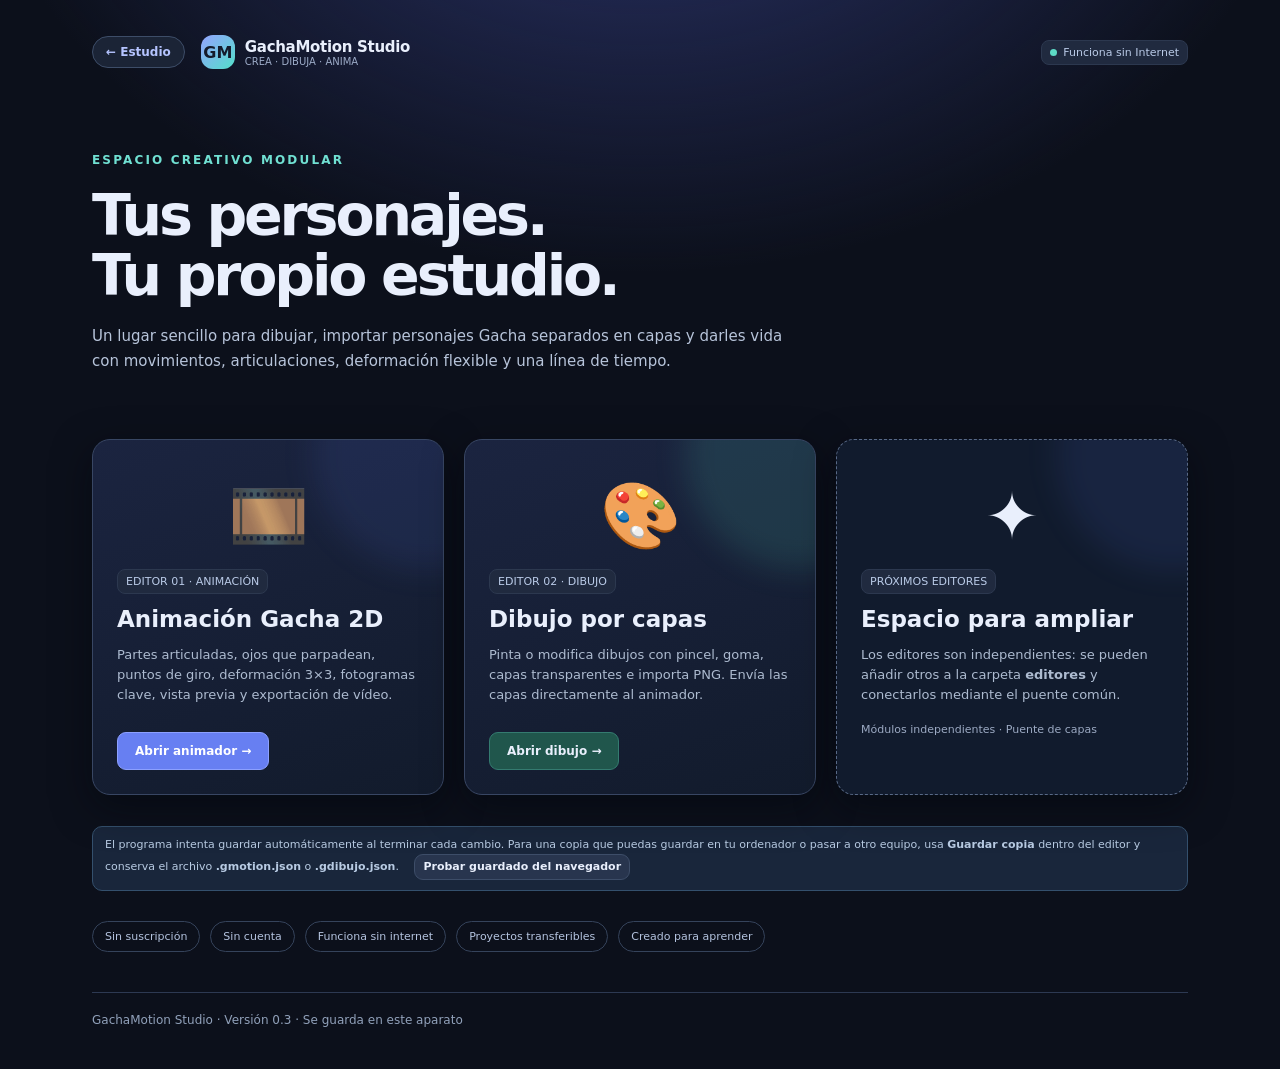
==== gachamotion/index.html @ 094b89b9 "Estudio Creativo 1.0: un sitio para abrir Pincelada y GachaMotion Studio Programa central con tono r" ====
<!DOCTYPE html><html lang="es"><head><meta charset="UTF-8"><meta name="viewport" content="width=device-width,initial-scale=1"><title>GachaMotion Studio — Selección de editores</title><link rel="stylesheet" href="shared/base.css"><style>
body{background:radial-gradient(ellipse 80% 70% at 50% -20%,#2c356e 0%,transparent 65%),#0c101b}header{display:flex;align-items:center;max-width:1140px;margin:0 auto;padding:35px 22px}.container{max-width:1140px;margin:0 auto;padding:22px}.hero{padding:27px 0 18px}.eyebrow{color:#70e0d2;font-size:12px;font-weight:800;letter-spacing:.18em}.hero h1{font-size:clamp(30px,5.2vw,57px);line-height:1.06;max-width:780px;letter-spacing:-.055em;margin:18px 0}.hero p{font-size:15px;color:#b7c4da;line-height:1.7;max-width:700px}.cards{display:grid;grid-template-columns:repeat(auto-fit,minmax(290px,1fr));gap:20px;margin:31px 0}.editor{position:relative;border:1px solid #384663;background:linear-gradient(160deg,#1b2440,#121b2c);padding:24px;border-radius:18px;min-height:330px;box-shadow:var(--shadow);overflow:hidden}.editor:before{content:"";position:absolute;inset:-100px -100px auto auto;width:230px;height:230px;border-radius:50%;background:#647cff18;filter:blur(15px)}.editor:nth-child(2):before{background:#5de0bf20}.graphic{height:105px;display:grid;place-items:center;font-size:65px}.editor h2{font-size:23px;margin:12px 0 7px}.editor p{color:#adbbd0;font-size:13px;min-height:52px;line-height:1.55}.editor button{margin-top:14px;padding:11px 17px}.strip{display:flex;gap:10px;flex-wrap:wrap;margin-top:30px}.strip span{padding:8px 12px;border-radius:20px;border:1px solid #35435b;font-size:11px;color:#b4c3df}.foot{border-top:1px solid #2d3952;color:#91a1ba;font-size:12px;padding:20px 0;margin-top:40px}.empty{border:1px dashed #586987;background:#111b2d}.note{font-size:12px;color:#a5b3cd}
.estudio{margin-right:16px;padding:8px 13px;border-radius:999px;border:1px solid #3d4d68;background:#1b2436;white-space:nowrap;font-size:12px;font-weight:700}.estudio:hover{text-decoration:none;background:#27344b}body.editing>header,body.editing>main{display:none}.host{position:fixed;inset:0;background:#0d1320}.host iframe{display:block;border:0;width:100%;height:100%;background:#0d1320}
</style></head><body><header><a class="estudio" href="../" title="Volver al Estudio Creativo">← Estudio</a><div class="brand"><span class="brand-icon">GM</span><div><div class="brand-name">GachaMotion Studio</div><div class="brand-sub">CREA · DIBUJA · ANIMA</div></div></div><span class="grow"></span><span class="tag"><span class="dot"></span> Funciona sin Internet</span></header><main class="container"><section class="hero"><div class="eyebrow">ESPACIO CREATIVO MODULAR</div><h1>Tus personajes.<br>Tu propio estudio.</h1><p>Un lugar sencillo para dibujar, importar personajes Gacha separados en capas y darles vida con movimientos, articulaciones, deformación flexible y una línea de tiempo.</p></section><div class="cards"><article class="editor"><div class="graphic" aria-hidden="true">🎞️</div><div class="tag">EDITOR 01 · ANIMACIÓN</div><h2>Animación Gacha 2D</h2><p>Partes articuladas, ojos que parpadean, puntos de giro, deformación 3×3, fotogramas clave, vista previa y exportación de vídeo.</p><button class="primary" id="open-anim">Abrir animador →</button></article><article class="editor"><div class="graphic" aria-hidden="true">🎨</div><div class="tag">EDITOR 02 · DIBUJO</div><h2>Dibujo por capas</h2><p>Pinta o modifica dibujos con pincel, goma, capas transparentes e importa PNG. Envía las capas directamente al animador.</p><button class="good" id="open-paint">Abrir dibujo →</button></article><article class="editor empty"><div class="graphic" aria-hidden="true">✦</div><div class="tag">PRÓXIMOS EDITORES</div><h2>Espacio para ampliar</h2><p>Los editores son independientes: se pueden añadir otros a la carpeta <strong>editores</strong> y conectarlos mediante el puente común.</p><span class="muted small">Módulos independientes · Puente de capas</span></article></div><div class="notice">El programa intenta guardar automáticamente al terminar cada cambio. Para una copia que puedas guardar en tu ordenador o pasar a otro equipo, usa <strong>Guardar copia</strong> dentro del editor y conserva el archivo <strong>.gmotion.json</strong> o <strong>.gdibujo.json</strong>. <button class="tiny" id="storage-test" type="button" style="margin-left:12px">Probar guardado del navegador</button> <span id="storage-test-result" role="status" aria-live="polite"></span></div><div class="strip"><span>Sin suscripción</span><span>Sin cuenta</span><span>Funciona sin internet</span><span>Proyectos transferibles</span><span>Creado para aprender</span></div><div class="foot">GachaMotion Studio · Versión <span id="ver">0.3</span> · Se guarda en este aparato</div></main><section class="host hidden" id="host" aria-label="Editor abierto"><iframe id="editor-frame" title="Editor GachaMotion" src="about:blank"></iframe></section><script src="shared/bridge.js"></script><script>
const host=document.getElementById('host'),editorFrame=document.getElementById('editor-frame');
const transferMemory=new Map();
function openEditor(path){document.body.classList.add('editing');host.classList.remove('hidden');editorFrame.src=path;}
function showSelector(){editorFrame.src='about:blank';host.classList.add('hidden');document.body.classList.remove('editing');window.GMUpdate&&GMUpdate.recheck();}
document.getElementById('open-anim').onclick=()=>openEditor('editors/animation/index.html');
document.getElementById('open-paint').onclick=()=>openEditor('editors/dibujo/index.html');
document.getElementById('storage-test').onclick=async()=>{const result=document.getElementById('storage-test-result'),button=document.getElementById('storage-test');button.disabled=true;result.textContent='Probando…';const key='self-test';const sample={check:'GachaMotion',test:[12,47,98]};try{await GMBridge.write(key,sample);const got=await GMBridge.read(key);if(JSON.stringify(got)!==JSON.stringify(sample))throw Error('los datos no coinciden');await GMBridge.remove(key);result.textContent='✓ Escritura y lectura comprobadas';result.style.color='#5ddac5';}catch(e){result.textContent='✕ No funciona el guardado automático: usa siempre Guardar copia';result.style.color='#ffa2ad';}finally{button.disabled=false;}};
window.addEventListener('message',async event=>{
  const msg=event.data;
  if(event.source!==editorFrame.contentWindow||msg?.gmstudio!==1)return;
  if(msg.action==='home'){showSelector();return;}
  if(!msg.id)return;
  const reply={gmstudio:1,replyTo:msg.id,connected:true,ok:true};
  try{
    if(msg.action==='read')reply.value=msg.key==='editor-transfer'&&transferMemory.has(msg.key)?transferMemory.get(msg.key):await GMBridge.read(msg.key);
    else if(msg.action==='write'){
      if(msg.key==='editor-transfer')transferMemory.set(msg.key,msg.data);
      try{reply.backend=await GMBridge.write(msg.key,msg.data);}catch(e){if(msg.key!=='editor-transfer')throw e;reply.backend='transferencia temporal';}
    }else if(msg.action==='remove'){if(msg.key==='editor-transfer')transferMemory.delete(msg.key);try{await GMBridge.remove(msg.key);}catch(e){if(msg.key!=='editor-transfer')throw e;}}
    else throw new Error('Acción no reconocida');
  }catch(e){reply.ok=false;reply.error=e.message;}
  if(event.source===editorFrame.contentWindow)event.source.postMessage(reply,'*');
});
</script><script>window.GM_VERSION=/*VER*/"0.3"/*VER*/;document.getElementById("ver").textContent=window.GM_VERSION;</script><script src="shared/actualizar.js"></script></body></html>
---- gachamotion/shared/base.css ----
:root{color-scheme:dark;--bg:#0c101b;--panel:#151b2b;--panel2:#1b2436;--line:#2c384f;--ink:#e9effc;--muted:#9caac3;--accent:#7c93ff;--mint:#5ddac5;--yellow:#ffd178;--red:#ff808d;--radius:12px;--shadow:0 12px 38px #02050b80}
*{box-sizing:border-box}html,body{margin:0;min-height:100%;font-family:Inter,ui-sans-serif,system-ui,-apple-system,"Segoe UI",sans-serif;color:var(--ink);background:var(--bg)}button,input,select{font:inherit}button{background:#28354e;border:1px solid #3d4d68;border-radius:9px;padding:8px 12px;color:var(--ink);cursor:pointer;font-size:12px;font-weight:650;transition:background .12s,transform .12s}button:hover{background:#37496a}button:active{transform:translateY(1px)}button:disabled{opacity:.45;cursor:not-allowed}button.primary{background:#677ff2;border-color:#8ca0ff;color:white}button.primary:hover{background:#788df9}button.good{background:#20564c;border-color:#347b70}button.danger{color:#ff9da6;border-color:#69404f}button.flat{background:transparent;border-color:transparent}button.active{background:#3b4c82;border-color:#8093ee}button.tiny{padding:4px 8px;font-size:11px}input,select{background:#111829;color:var(--ink);border:1px solid #35425d;border-radius:7px;padding:7px 8px;min-width:0;font-size:12px}input[type="range"]{padding:0;accent-color:var(--accent);width:100%}input[type="color"]{height:34px;width:52px;padding:2px}input[type="checkbox"]{accent-color:var(--accent);vertical-align:middle}input[type="number"]{width:100%}label{font-size:11px;color:#adbad1}.muted{color:var(--muted)}.small{font-size:11px}.panel-title{font-size:11px;font-weight:800;letter-spacing:.11em;text-transform:uppercase;color:#c4d0e5}.tag{display:inline-flex;align-items:center;gap:6px;font-size:11px;color:#b9cae7;border:1px solid var(--line);background:#202a3f;padding:5px 8px;border-radius:8px}.dot{width:7px;height:7px;border-radius:50%;background:var(--mint);display:inline-block}.topbar{display:flex;align-items:center;gap:9px;padding:10px 14px;min-height:62px;border-bottom:1px solid var(--line);background:#131b2b;flex-wrap:wrap}.brand{display:flex;gap:10px;align-items:center;margin-right:10px}.brand-icon{display:grid;place-items:center;font-weight:900;color:#141b2b;background:linear-gradient(135deg,#94a3ff,#53dfca);height:34px;width:34px;border-radius:12px}.brand-name{font-size:15px;font-weight:850;letter-spacing:-.02em}.brand-sub{font-size:10px;color:#9dacc8}.sep{height:25px;width:1px;background:#334057}.grow{flex:1}.status{font-size:11px;color:var(--mint);min-width:100px;max-width:200px;white-space:nowrap;overflow:hidden;text-overflow:ellipsis}.icon-button{min-width:34px}.field{display:grid;gap:5px}.field-inline{display:flex;gap:8px;align-items:center}.field-inline>*{flex:1}.scroll{overflow:auto;min-height:0}.hint{font-size:11px;line-height:1.5;color:#93a3bf}.checkbox-line{display:flex;align-items:center;gap:8px}.tooltip{color:var(--yellow)}.hidden{display:none!important}a{color:#b5c4ff;text-decoration:none}a:hover{text-decoration:underline}.notice{background:#19263b;border:1px solid #34506d;border-radius:10px;padding:10px 12px;font-size:11px;line-height:1.5;color:#b8cbe3}.kbd{font-family:monospace;font-size:10px;background:#27344b;border:1px solid #465471;padding:2px 5px;border-radius:4px}::-webkit-scrollbar{width:8px;height:8px}::-webkit-scrollbar-thumb{background:#394661;border-radius:20px}::-webkit-scrollbar-track{background:#111829}
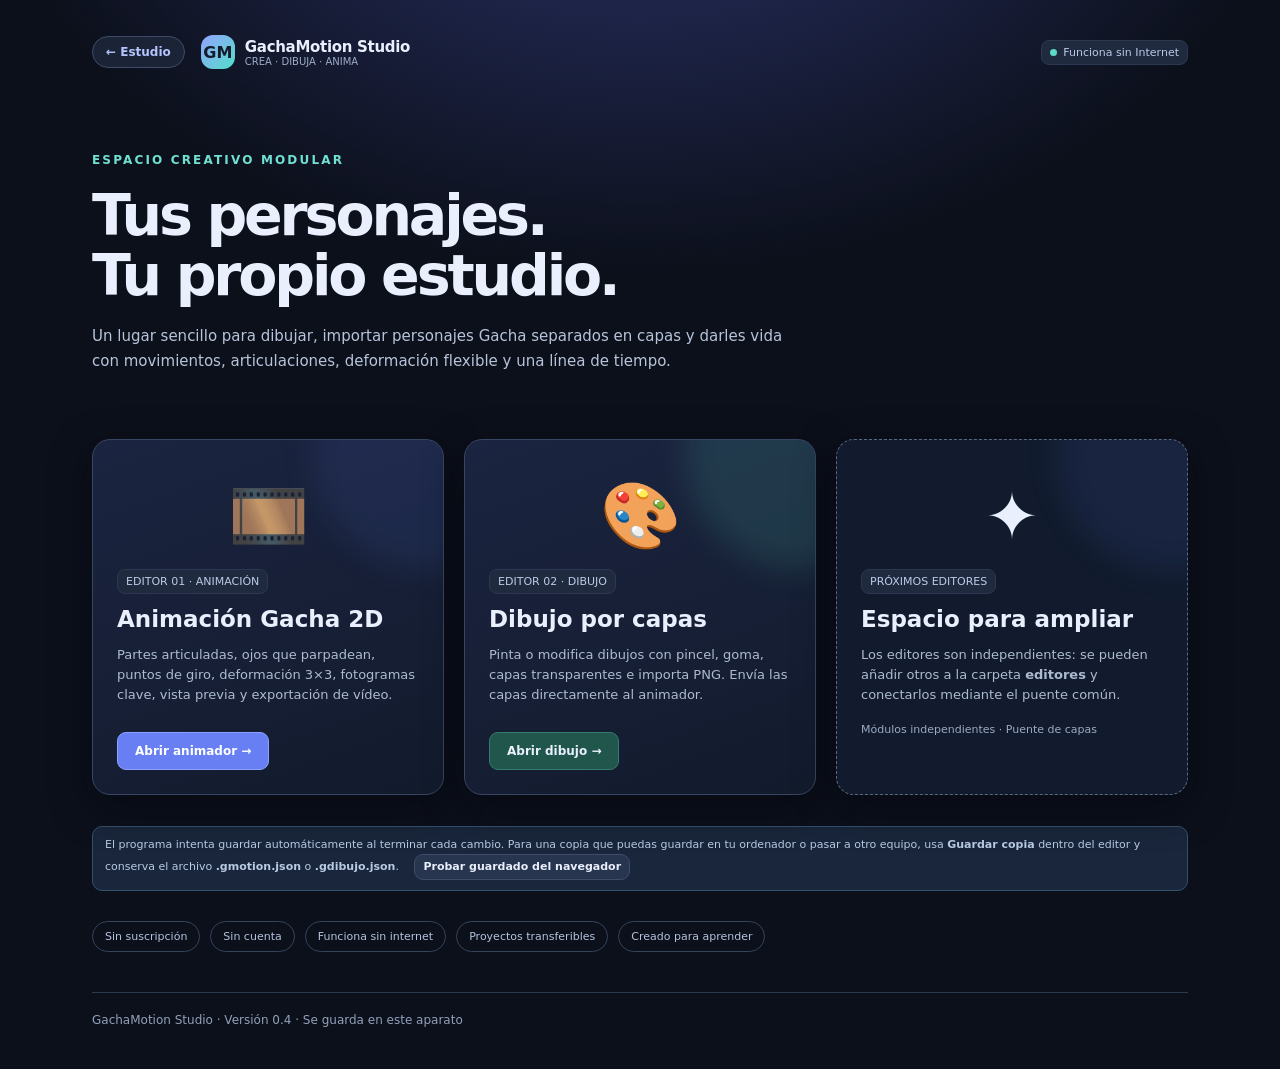
==== commit 6a998808: "GachaMotion 0.4 y Estudio 1.3: arranca vacío (sin muñeco de prueba) y eliminar capas funciona siempr" ====
--- a/gachamotion/index.html
+++ b/gachamotion/index.html
@@ -25,4 +25,4 @@
   }catch(e){reply.ok=false;reply.error=e.message;}
   if(event.source===editorFrame.contentWindow)event.source.postMessage(reply,'*');
 });
-</script><script>window.GM_VERSION=/*VER*/"0.3"/*VER*/;document.getElementById("ver").textContent=window.GM_VERSION;</script><script src="shared/actualizar.js"></script></body></html>
+</script><script>window.GM_VERSION=/*VER*/"0.4"/*VER*/;document.getElementById("ver").textContent=window.GM_VERSION;</script><script src="shared/actualizar.js"></script></body></html>
